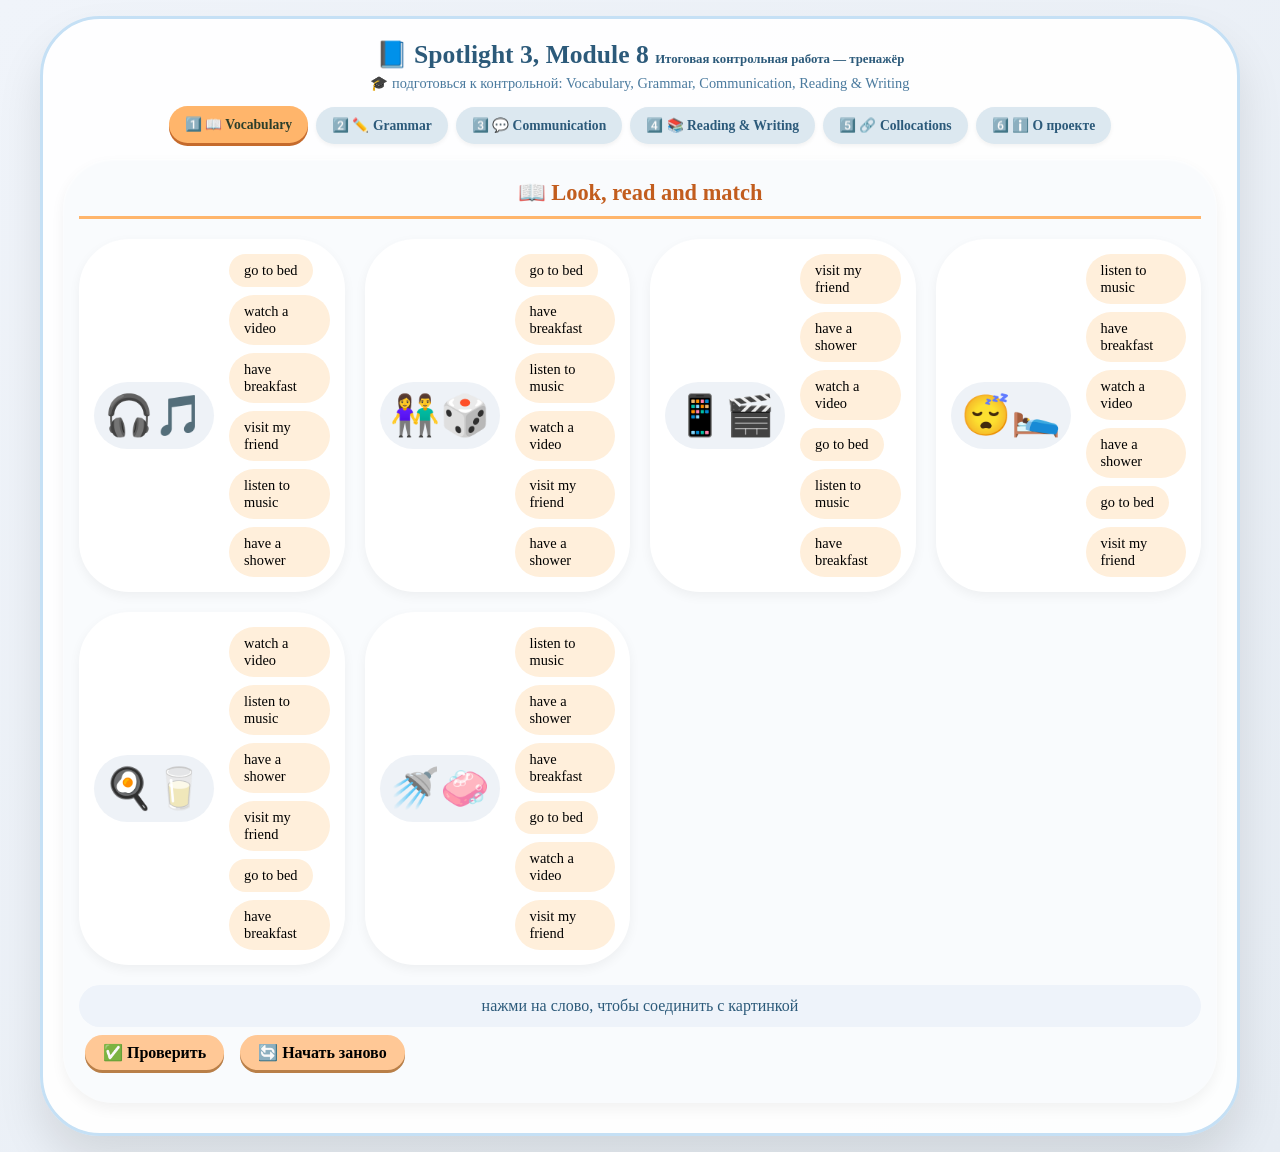
==== index.html @ b86aac6d "Rename Spotlight3 Module 5 test practice.html to index.html" ====
<!DOCTYPE html>
<html lang="ru">
<head>
    <meta charset="UTF-8">
    <meta name="viewport" content="width=device-width, initial-scale=1.0, user-scalable=yes">
    <title>Spotlight 3 | Module 8 | Итоговая контрольная работа — тренажёр</title>
    <style>
        * {
            box-sizing: border-box;
            user-select: none;
        }

        body {
            background: linear-gradient(135deg, #f0f4fa 0%, #e6ecf3 100%);
            font-family: 'Comic Neue', 'Comic Neue', 'Comic Sans MS', 'Segoe UI Emoji', cursive;
            padding: 16px;
            margin: 0;
            min-height: 100vh;
        }

        .app {
            max-width: 1200px;
            width: 100%;
            margin: 0 auto;
            background: #ffffffef;
            border-radius: 60px;
            box-shadow: 0 25px 45px rgba(0, 0, 0, 0.1);
            padding: 20px 20px 30px;
            border: 3px solid #c5e0f5;
        }

        h1 {
            font-size: 1.6rem;
            text-align: center;
            color: #2c5a7a;
            margin: 0 0 5px;
        }

        .sub {
            text-align: center;
            color: #4a7a9e;
            margin-bottom: 15px;
            font-size: 0.9rem;
        }

        .tab-bar {
            display: flex;
            gap: 8px;
            justify-content: center;
            margin: 15px 0;
            flex-wrap: wrap;
        }

        .tab-btn {
            background: #dce8f0;
            border: none;
            font-size: 0.85rem;
            font-weight: bold;
            font-family: inherit;
            padding: 10px 16px;
            border-radius: 40px;
            cursor: pointer;
            color: #2c5a7a;
            box-shadow: 0 2px 4px rgba(0,0,0,0.05);
            transition: 0.2s;
        }

        .tab-btn.active {
            background: #ffb56b;
            color: #2c3e2b;
            box-shadow: 0 3px 0 #c56a2c;
            transform: translateY(-1px);
        }

        .game-panel {
            background: #f9fbfd;
            border-radius: 50px;
            padding: 20px 16px 25px;
            margin-top: 5px;
            box-shadow: inset 0 1px 3px #fff, 0 6px 14px rgba(0,0,0,0.05);
        }

        .section-title {
            font-size: 1.4rem;
            font-weight: bold;
            color: #c25d1e;
            text-align: center;
            margin-bottom: 20px;
            padding-bottom: 10px;
            border-bottom: 3px solid #ffb56b;
        }

        .game-btn {
            background: #ffc896;
            border: none;
            font-size: 1rem;
            font-family: inherit;
            padding: 8px 18px;
            border-radius: 50px;
            font-weight: bold;
            margin: 8px 6px;
            cursor: pointer;
            box-shadow: 0 3px 0 #b97f48;
            transition: 0.05s linear;
        }
        .game-btn:active { transform: translateY(2px); box-shadow: 0 1px 0 #b97f48; }

        .feedback {
            font-size: 1rem;
            background: #eef3fa;
            border-radius: 50px;
            padding: 12px;
            margin: 15px 0 0;
            text-align: center;
            color: #2c5a7a;
        }

        /* Vocabulary */
        .match-grid {
            display: grid;
            grid-template-columns: repeat(auto-fit, minmax(250px, 1fr));
            gap: 20px;
            margin: 20px 0;
        }
        .vocab-item {
            background: white;
            border-radius: 50px;
            padding: 15px;
            display: flex;
            align-items: center;
            gap: 15px;
            box-shadow: 0 4px 12px rgba(0,0,0,0.05);
        }
        .vocab-emoji {
            font-size: 2.5rem;
            background: #eef2f7;
            border-radius: 50px;
            padding: 10px;
            min-width: 80px;
            text-align: center;
        }
        .vocab-options {
            flex: 1;
            display: flex;
            flex-wrap: wrap;
            gap: 8px;
        }
        .vocab-opt {
            background: #ffefdb;
            border-radius: 50px;
            padding: 8px 15px;
            cursor: pointer;
            font-size: 0.9rem;
            transition: 0.05s;
        }
        .vocab-opt.selected { background: #ffb56b; color: white; }
        .vocab-opt.correct { background: #a5d6a7; cursor: default; }

        /* Grammar */
        .grammar-text {
            background: #fff8f0;
            border-radius: 40px;
            padding: 25px;
            font-size: 1.1rem;
            line-height: 1.8;
            margin: 20px 0;
        }
        .grammar-example {
            background: #fff0b3;
            border-radius: 30px;
            padding: 2px 10px;
            display: inline-block;
            font-weight: bold;
        }
        .grammar-blank {
            display: inline-block;
            min-width: 100px;
            background: #ffefdb;
            border-radius: 30px;
            padding: 4px 12px;
            margin: 0 4px;
            cursor: pointer;
            text-align: center;
            font-weight: bold;
        }
        .grammar-blank.filled { background: #a5d6a7; }
        .grammar-blank.wrong { background: #ffcccb; animation: shake 0.3s; }
        @keyframes shake {
            0%, 100% { transform: translateX(0); }
            25% { transform: translateX(-5px); }
            75% { transform: translateX(5px); }
        }
        .grammar-options {
            display: flex;
            flex-wrap: wrap;
            justify-content: center;
            gap: 10px;
            margin: 20px 0;
        }
        .grammar-opt {
            background: #ffc896;
            border-radius: 50px;
            padding: 8px 16px;
            cursor: pointer;
            font-weight: bold;
        }
        .grammar-opt.used { display: none; }

        /* Communication */
        .comm-question {
            background: white;
            border-radius: 50px;
            padding: 20px;
            margin: 15px 0;
            text-align: center;
        }
        .comm-options {
            display: flex;
            flex-wrap: wrap;
            justify-content: center;
            gap: 20px;
            margin-top: 15px;
        }
        .comm-opt {
            background: #ffefdb;
            border-radius: 60px;
            padding: 12px 25px;
            cursor: pointer;
            font-weight: bold;
        }
        .comm-opt.selected { background: #a5d6a7; }
        .comm-nav {
            display: flex;
            justify-content: center;
            gap: 20px;
            margin: 20px 0;
        }

        /* Reading */
        .reading-texts {
            background: #fff8f0;
            border-radius: 40px;
            padding: 20px;
            margin: 20px 0;
        }
        .reading-person {
            margin: 15px 0;
            padding: 10px;
            border-left: 5px solid #ffb56b;
        }
        .reading-name { font-weight: bold; color: #c25d1e; }
        .reading-task {
            background: white;
            border-radius: 40px;
            padding: 20px;
            margin: 20px 0;
        }
        .reading-blank {
            display: inline-block;
            min-width: 100px;
            background: #ffefdb;
            border-radius: 30px;
            padding: 4px 12px;
            margin: 0 4px;
            cursor: pointer;
            text-align: center;
        }
        .reading-blank.filled { background: #a5d6a7; }

        /* Collocations */
        .colloc-grid {
            display: grid;
            grid-template-columns: repeat(auto-fit, minmax(200px, 1fr));
            gap: 15px;
            margin: 20px 0;
        }
        .colloc-item {
            background: white;
            border-radius: 50px;
            padding: 15px;
            text-align: center;
            box-shadow: 0 4px 12px rgba(0,0,0,0.05);
        }
        .colloc-verb {
            font-weight: bold;
            font-size: 1.2rem;
            margin-bottom: 10px;
            color: #c25d1e;
        }
        .colloc-options {
            display: flex;
            flex-wrap: wrap;
            justify-content: center;
            gap: 8px;
        }
        .colloc-opt {
            background: #ffefdb;
            border-radius: 50px;
            padding: 6px 15px;
            cursor: pointer;
        }
        .colloc-opt.selected { background: #a5d6a7; }
        .colloc-opt.wrong-answer { background: #ffcccb; }

        /* Prepositions block */
        .prep-section {
            margin-top: 30px;
            padding-top: 20px;
            border-top: 3px dashed #ffb56b;
        }
        .prep-title {
            font-size: 1.2rem;
            font-weight: bold;
            color: #c25d1e;
            text-align: center;
            margin-bottom: 15px;
        }

        /* About */
        .about-content { text-align: center; padding: 20px; }
        .author-card { background: #fff5e6; border-radius: 50px; padding: 25px; margin: 20px 0; }
        .donate-btn { background: #ffb56b; border: none; font-size: 1.2rem; padding: 10px 25px; border-radius: 60px; font-weight: bold; cursor: pointer; box-shadow: 0 3px 0 #c56a2c; }

        @media (max-width: 700px) {
            .match-grid { grid-template-columns: 1fr; }
            .vocab-emoji { min-width: 60px; font-size: 2rem; }
        }
    </style>
</head>
<body>
<div class="app">
    <h1>📘 Spotlight 3, Module 8 <span style="font-size:0.8rem;">Итоговая контрольная работа — тренажёр</span></h1>
    <div class="sub">🎓 подготовься к контрольной: Vocabulary, Grammar, Communication, Reading & Writing</div>

    <div class="tab-bar">
        <button class="tab-btn active" data-tab="vocabulary">1️⃣ 📖 Vocabulary</button>
        <button class="tab-btn" data-tab="grammar">2️⃣ ✏️ Grammar</button>
        <button class="tab-btn" data-tab="communication">3️⃣ 💬 Communication</button>
        <button class="tab-btn" data-tab="reading">4️⃣ 📚 Reading & Writing</button>
        <button class="tab-btn" data-tab="collocations">5️⃣ 🔗 Collocations</button>
        <button class="tab-btn" data-tab="about">6️⃣ ℹ️ О проекте</button>
    </div>

    <!-- VOCABULARY -->
    <div id="vocabularyPanel" class="game-panel">
        <div class="section-title">📖 Look, read and match</div>
        <div class="match-grid" id="vocabGrid"></div>
        <div id="vocabFeedback" class="feedback">нажми на слово, чтобы соединить с картинкой</div>
        <button id="checkVocabBtn" class="game-btn">✅ Проверить</button>
        <button id="resetVocabBtn" class="game-btn">🔄 Начать заново</button>
    </div>

    <!-- GRAMMAR -->
    <div id="grammarPanel" class="game-panel" style="display: none;">
        <div class="section-title">✏️ Read and fill in</div>
        <div class="grammar-text" id="grammarText"></div>
        <div class="grammar-options" id="grammarOptions"></div>
        <div id="grammarFeedback" class="feedback">нажми на пропуск, потом на слово внизу</div>
        <button id="checkGrammarBtn" class="game-btn">✅ Проверить</button>
        <button id="resetGrammarBtn" class="game-btn">🔄 Начать заново</button>
    </div>

    <!-- COMMUNICATION (подсказка только после проверки) -->
    <div id="communicationPanel" class="game-panel" style="display: none;">
        <div class="section-title">💬 Read and choose</div>
        <div id="commContainer"></div>
        <div class="comm-nav">
            <button id="prevCommBtn" class="game-btn">◀ Назад</button>
            <span id="commCounter" style="font-weight:bold; padding:10px;">1 / 10</span>
            <button id="nextCommBtn" class="game-btn">Вперед ▶</button>
        </div>
        <button id="checkCommBtn" class="game-btn">✅ Проверить этот ответ</button>
        <div id="commFeedback" class="feedback"></div>
    </div>

    <!-- READING & WRITING -->
    <div id="readingPanel" class="game-panel" style="display: none;">
        <div class="section-title">📚 Read and write the names</div>
        <div class="reading-texts" id="readingTexts"></div>
        <div class="reading-task" id="readingTask"></div>
        <div id="readingFeedback" class="feedback">прочитай тексты и заполни пропуски именами</div>
        <button id="checkReadingBtn" class="game-btn">✅ Проверить</button>
        <button id="resetReadingBtn" class="game-btn">🔄 Начать заново</button>
    </div>

    <!-- COLLOCATIONS + PREPOSITIONS -->
    <div id="collocationsPanel" class="game-panel" style="display: none;">
        <div class="section-title">🔗 Match the verbs with the words</div>
        <div class="colloc-grid" id="collocGrid"></div>
        
        <div class="prep-section">
            <div class="prep-title">⏰ Предлоги времени (at / in / on)</div>
            <div class="colloc-grid" id="prepGrid"></div>
        </div>
        
        <div id="collocFeedback" class="feedback">соедини глагол с подходящим словом</div>
        <button id="checkCollocBtn" class="game-btn">✅ Проверить всё</button>
        <button id="resetCollocBtn" class="game-btn">🔄 Начать заново</button>
    </div>

    <!-- ABOUT -->
    <div id="aboutPanel" class="game-panel" style="display: none;">
        <div class="about-content">
            <div class="author-card">
                📝 <strong>Автор:</strong> Alla Penkova<br>
                🤖 <strong>Источник:</strong> DeepSeek<br>
                📚 <strong>Группа ВК:</strong> <a href="https://vk.com/allaenglishclass" target="_blank">vk.com/allaenglishclass</a><br>
                🎓 <strong>Для кого:</strong> ученики 3 класса, Spotlight, Module 8
            </div>
            <div class="author-card">
                <div>💖 Вы можете отблагодарить автора за работу 💖</div>
                <button class="donate-btn" id="donateBtn">💰 Поддержать (СБП)</button>
                <div style="font-size:0.8rem; margin-top:8px;">👇 При оплате выберите СБП → Сбербанк</div>
            </div>
        </div>
    </div>
</div>

<script>
    // ========== VOCABULARY ==========
    const vocabItems = [
        { id: 1, emoji: "🎧🎵", text: "listen to music", matched: false },
        { id: 2, emoji: "👫🎲", text: "visit my friend", matched: false },
        { id: 3, emoji: "📱🎬", text: "watch a video", matched: false },
        { id: 4, emoji: "😴🛌", text: "go to bed", matched: false },
        { id: 5, emoji: "🍳🥛", text: "have breakfast", matched: false },
        { id: 6, emoji: "🚿🧼", text: "have a shower", matched: false }
    ];
    let vocabSelections = {};

    function shuffleArray(arr) {
        for (let i = arr.length - 1; i > 0; i--) {
            const j = Math.floor(Math.random() * (i + 1));
            [arr[i], arr[j]] = [arr[j], arr[i]];
        }
        return arr;
    }

    function renderVocabulary() {
        let grid = document.getElementById("vocabGrid");
        grid.innerHTML = "";
        vocabItems.forEach(item => {
            let div = document.createElement("div");
            div.className = "vocab-item";
            div.innerHTML = `<div class="vocab-emoji">${item.emoji}</div><div class="vocab-options" data-id="${item.id}"></div>`;
            let optsDiv = div.querySelector(".vocab-options");
            let allTexts = vocabItems.map(i => i.text);
            let shuffledTexts = shuffleArray([...allTexts]);
            shuffledTexts.forEach(text => {
                let btn = document.createElement("div");
                btn.className = "vocab-opt";
                if (vocabSelections[item.id] === text) btn.classList.add("selected");
                if (item.matched) btn.classList.add("correct");
                btn.textContent = text;
                btn.onclick = () => { if (!item.matched) { vocabSelections[item.id] = text; renderVocabulary(); } };
                optsDiv.appendChild(btn);
            });
            grid.appendChild(div);
        });
    }
    function checkVocabulary() {
        let correct = 0;
        vocabItems.forEach(item => { if (vocabSelections[item.id] === item.text) { item.matched = true; correct++; } });
        renderVocabulary();
        document.getElementById("vocabFeedback").innerHTML = `✅ Правильно: ${correct} / ${vocabItems.length}`;
        document.getElementById("vocabFeedback").style.background = correct === vocabItems.length ? "#d0f0d0" : "#ffe0cc";
    }
    function resetVocabulary() { vocabItems.forEach(item => { item.matched = false; }); vocabSelections = {}; renderVocabulary(); document.getElementById("vocabFeedback").innerHTML = "нажми на слово, чтобы соединить с картинкой"; document.getElementById("vocabFeedback").style.background = "#eef3fa"; }

    // ========== GRAMMAR ==========
    const grammarTextTemplate = `Saturday is Maya’s favourite day. She <span class="grammar-example">gets up</span> at 9 o'clock 
__1__ the morning and she __2__ breakfast. Then, she __3__ her favourite cartoons on TV. __4__ 1 o'clock she has lunch with her family.
In the afternoon, she __5__ her friends. At 6 o'clock, she comes __6__ and eats __7__. Then, she __8__ to music or reads a book.
In the __9__, she plays with her toys, and at 11 o'clock she __10__ to bed. Maya loves Saturdays!`;
    const grammarAnswers = { 1: "in", 2: "has", 3: "watches", 4: "At", 5: "visits", 6: "home", 7: "supper", 8: "listens", 9: "evening", 10: "goes" };
    let grammarAvailable = ["has", "evening", "supper", "home", "listens", "watches", "visits", "in", "goes", "At"];
    let grammarFills = {};
    let selectedBlank = null;

    function renderGrammar() {
        let container = document.getElementById("grammarText");
        let words = grammarTextTemplate.split(/(__\d+__)/g);
        let html = "";
        words.forEach(word => {
            if (word.match(/__\d+__/)) {
                let num = parseInt(word.match(/\d+/)[0]);
                let filled = grammarFills[num];
                let isWrong = grammarFills[num] && grammarFills[num] !== grammarAnswers[num];
                html += `<span class="grammar-blank ${filled ? 'filled' : ''} ${isWrong ? 'wrong' : ''}" data-blank="${num}">${filled ? filled : "______"}</span>`;
            } else { html += word; }
        });
        container.innerHTML = html;
        document.querySelectorAll(".grammar-blank").forEach(blank => {
            blank.onclick = (e) => {
                e.stopPropagation();
                let num = parseInt(blank.dataset.blank);
                if (grammarFills[num]) {
                    let word = grammarFills[num];
                    delete grammarFills[num];
                    grammarAvailable.push(word);
                    grammarAvailable.sort();
                    renderGrammar();
                    renderGrammarOptions();
                    document.getElementById("grammarFeedback").innerHTML = `↩️ Слово "${word}" возвращено в список. Попробуй выбрать другое.`;
                } else {
                    selectedBlank = num;
                    document.getElementById("grammarFeedback").innerHTML = `🔍 Выбери слово для пропуска ${num}. Подсказка: посмотри на соседние слова!`;
                }
                document.getElementById("grammarFeedback").style.background = "#fff0c0";
            };
        });
        renderGrammarOptions();
    }

    function renderGrammarOptions() {
        let optsDiv = document.getElementById("grammarOptions");
        optsDiv.innerHTML = "";
        grammarAvailable.forEach(opt => {
            let btn = document.createElement("div");
            btn.className = "grammar-opt";
            btn.textContent = opt;
            btn.onclick = () => {
                if (selectedBlank) {
                    grammarFills[selectedBlank] = opt;
                    grammarAvailable = grammarAvailable.filter(w => w !== opt);
                    selectedBlank = null;
                    renderGrammar();
                    document.getElementById("grammarFeedback").innerHTML = `✅ Пропуск заполнен. Нажми "Проверить" для оценки.`;
                    document.getElementById("grammarFeedback").style.background = "#eef3fa";
                } else {
                    document.getElementById("grammarFeedback").innerHTML = "⚠️ Сначала нажми на пропуск в тексте!";
                }
            };
            optsDiv.appendChild(btn);
        });
    }

    function checkGrammar() {
        let correct = 0;
        let wrongList = [];
        for (let i = 1; i <= 10; i++) {
            if (grammarFills[i] === grammarAnswers[i]) correct++;
            else if (grammarFills[i]) wrongList.push(i);
        }
        let fb = document.getElementById("grammarFeedback");
        fb.innerHTML = `✅ Правильно: ${correct} / 10`;
        if (correct === 10) { fb.style.background = "#d0f0d0"; return; }
        fb.style.background = "#ffe0cc";
        if (wrongList.length > 0) {
            fb.innerHTML += `<br>⚠️ Ошибка в пропусках: ${wrongList.join(", ")}. `;
            wrongList.forEach(num => {
                let expected = grammarAnswers[num];
                if (expected === "At" || expected === "in") fb.innerHTML += `Пропуск ${num}: нужен предлог времени. `;
                else if (expected === "has") fb.innerHTML += `Пропуск ${num}: she + has (3-е лицо). `;
                else if (expected === "home" || expected === "supper") fb.innerHTML += `Пропуск ${num}: слово из темы "Дом / Еда". `;
                else if (expected === "listens" || expected === "watches" || expected === "visits" || expected === "goes") fb.innerHTML += `Пропуск ${num}: глагол в 3-м лице (he/she + -es). `;
            });
        }
    }

    function resetGrammar() { grammarFills = {}; grammarAvailable = ["has", "evening", "supper", "home", "listens", "watches", "visits", "in", "goes", "At"]; selectedBlank = null; renderGrammar(); document.getElementById("grammarFeedback").innerHTML = "нажми на пропуск, потом на слово внизу"; document.getElementById("grammarFeedback").style.background = "#eef3fa"; }

    // ========== COMMUNICATION (подсказка только после проверки) ==========
    const commSituations = [
        { text: "A: What do you do in the afternoon?", correct: "I play soccer.", options: ["I play soccer.", "I'm painting pictures."], hint: "👑 В вопросе нет короля be и колокольчика ing → Present Simple. Помощник-волонтёр do → в ответе просто глагол (I play)." },
        { text: "A: What are you doing now?", correct: "I'm watching cartoons.", options: ["I like watching cartoons.", "I'm watching cartoons."], hint: "👑 В вопросе есть король be (are) и колокольчик ing (doing) → Present Continuous (действие сейчас). В ответе тоже be + ing." },
        { text: "A: What does she do on Sundays?", correct: "She visits her grandma.", options: ["She visits her grandma.", "She is visiting her grandma."], hint: "👑 Вопросительный помощник does (кузен do) → Present Simple. Для she/he/it добавляем кулон с сердечком (-s): she visitS." },
        { text: "A: What is he doing at the moment?", correct: "He's reading a book.", options: ["He reads a book.", "He's reading a book."], hint: "👑 Король be (is) + колокольчик ing (doing) → Present Continuous. В ответе тоже is + ing." },
        { text: "A: Do you like playing tennis?", correct: "Yes, I do.", options: ["Yes, I do.", "Yes, I like."], hint: "🔍 Общий вопрос начинается с Do... → в кратком ответе I do / I don't. Смотри на начало вопроса!" },
        { text: "A: Does she like ice cream?", correct: "Yes, she does.", options: ["Yes, she does.", "Yes, she likes."], hint: "🔍 Общий вопрос начинается с Does... → в кратком ответе she does / she doesn't." },
        { text: "A: What time do you get up?", correct: "I get up at 7 o'clock.", options: ["I get up at 7 o'clock.", "I am getting up at 7 o'clock."], hint: "👑 Вопрос о привычном времени → Present Simple. Помощник do → в ответе просто глагол (I get up)." },
        { text: "A: Where does he go on Sundays?", correct: "He goes to the park.", options: ["He goes to the park.", "He is going to the park."], hint: "👑 On Sundays → привычное действие. Present Simple, does → he goES (кулон -es)." },
        { text: "A: What are they doing?", correct: "They are playing football.", options: ["They play football.", "They are playing football."], hint: "👑 Король be (are) + колокольчик ing (doing) → Present Continuous. В ответе тоже are + ing." },
        { text: "A: Do you watch cartoons?", correct: "Yes, I do.", options: ["Yes, I do.", "Yes, I watch."], hint: "🔍 Общий вопрос начинается с Do... → в кратком ответе I do / I don't." }
    ];
    let commCurrentIndex = 0;
    let commSelections = {};

    function renderCommunication() {
        let q = commSituations[commCurrentIndex];
        let container = document.getElementById("commContainer");
        container.innerHTML = `
            <div class="comm-question">
                <div style="font-weight:bold; margin: 15px 0;">${q.text}</div>
                <div class="comm-options" id="comm-${commCurrentIndex}"></div>
            </div>
        `;
        let optsDiv = container.querySelector(".comm-options");
        q.options.forEach(opt => {
            let btn = document.createElement("div");
            btn.className = "comm-opt";
            if (commSelections[commCurrentIndex] === opt) btn.classList.add("selected");
            btn.textContent = opt;
            btn.onclick = () => { commSelections[commCurrentIndex] = opt; renderCommunication(); };
            optsDiv.appendChild(btn);
        });
        document.getElementById("commCounter").innerHTML = `${commCurrentIndex + 1} / ${commSituations.length}`;
        document.getElementById("commFeedback").innerHTML = "выбери правильный ответ";
        document.getElementById("commFeedback").style.background = "#eef3fa";
    }

    function checkCommunication() {
        let selected = commSelections[commCurrentIndex];
        let q = commSituations[commCurrentIndex];
        let fb = document.getElementById("commFeedback");
        if (selected === q.correct) {
            fb.innerHTML = `✅ Правильно! ${q.hint}`;
            fb.style.background = "#d0f0d0";
        } else {
            fb.innerHTML = `❌ Неверно. ${q.hint} Правильный ответ: "${q.correct}".`;
            fb.style.background = "#ffe0cc";
        }
    }
    function nextComm() { if (commCurrentIndex < commSituations.length - 1) { commCurrentIndex++; renderCommunication(); } }
    function prevComm() { if (commCurrentIndex > 0) { commCurrentIndex--; renderCommunication(); } }

    // ========== READING & WRITING ==========
    const readingPeople = [
        { name: "Cindy", text: "I like Wednesdays. I have piano lessons with my teacher." },
        { name: "Mary", text: "I love Sundays. I visit the zoo with my family and we have a great time there!" },
        { name: "Ben", text: "My favourite day is Tuesday because I visit my best friend and we play basketball." },
        { name: "Jerry", text: "I like Saturdays! I watch my favourite cartoons on TV." },
        { name: "Beth", text: "My favourite day is Friday. After school, I go to the sports centre to swim and dive." }
    ];
    const readingTasks = [
        { action: "play basketball", correctName: "Ben" },
        { action: "have piano lessons", correctName: "Cindy" },
        { action: "go to the sports centre", correctName: "Beth" },
        { action: "visit the zoo", correctName: "Mary" },
        { action: "watch cartoons", correctName: "Jerry" }
    ];
    let readingFills = {};

    function renderReading() {
        let textsDiv = document.getElementById("readingTexts");
        textsDiv.innerHTML = "<strong>📖 Прочитай о детях:</strong>";
        readingPeople.forEach(p => {
            textsDiv.innerHTML += `<div class="reading-person"><div class="reading-name">${p.name}</div>${p.text}</div>`;
        });
        let taskDiv = document.getElementById("readingTask");
        taskDiv.innerHTML = "<strong>✍️ Заполни пропуски именами:</strong><br><br>";
        readingTasks.forEach((task, idx) => {
            taskDiv.innerHTML += `<div>${idx + 1}. ${task.action} → <span class="reading-blank" data-task="${idx}">${readingFills[idx] ? readingFills[idx] : "______"}</span></div>`;
        });
        document.querySelectorAll(".reading-blank").forEach(blank => {
            blank.onclick = () => {
                let idx = parseInt(blank.dataset.task);
                let names = readingPeople.map(p => p.name);
                let nameList = names.join(", ");
                let answer = prompt(`Введи имя для "${readingTasks[idx].action}". Варианты: ${nameList}`);
                if (answer && names.includes(answer)) { readingFills[idx] = answer; renderReading(); }
                else if (answer) alert(`Имя "${answer}" не найдено. Попробуй: ${nameList}`);
            };
        });
    }

    function checkReading() {
        let correct = 0;
        readingTasks.forEach((task, idx) => {
            if (readingFills[idx] === task.correctName) correct++;
        });
        let fb = document.getElementById("readingFeedback");
        fb.innerHTML = `✅ Правильно: ${correct} / ${readingTasks.length}`;
        fb.style.background = correct === readingTasks.length ? "#d0f0d0" : "#ffe0cc";
        if (correct !== readingTasks.length) {
            fb.innerHTML += "<br>⚠️ Перечитай тексты внимательно! Имена написаны в начале каждого абзаца.";
        }
    }
    function resetReading() { readingFills = {}; renderReading(); document.getElementById("readingFeedback").innerHTML = "прочитай тексты и заполни пропуски именами"; document.getElementById("readingFeedback").style.background = "#eef3fa"; }

    // ========== COLLOCATIONS ==========
    const collocations = [
        { verb: "watch", correct: "TV", options: ["TV", "to music", "breakfast", "to bed"] },
        { verb: "watch", correct: "a video", options: ["a video", "to music", "breakfast", "home"] },
        { verb: "listen", correct: "to music", options: ["to music", "TV", "breakfast", "school"] },
        { verb: "play", correct: "basketball", options: ["basketball", "TV", "to music", "home"] },
        { verb: "go", correct: "to school", options: ["to school", "breakfast", "music", "TV"] },
        { verb: "go", correct: "to bed", options: ["to bed", "breakfast", "music", "TV"] },
        { verb: "have", correct: "breakfast", options: ["breakfast", "to bed", "TV", "music"] },
        { verb: "have", correct: "lunch", options: ["lunch", "to bed", "TV", "music"] },
        { verb: "have", correct: "supper", options: ["supper", "to bed", "TV", "music"] },
        { verb: "get", correct: "up", options: ["up", "to school", "breakfast", "home"] },
        { verb: "come", correct: "home", options: ["home", "to school", "up", "breakfast"] }
    ];

    // Предлоги времени (только один правильный вариант на каждый)
    const prepositions = [
        { verb: "at", correct: "5 o'clock", options: ["5 o'clock", "Monday", "the morning", "night"] },
        { verb: "at", correct: "night", options: ["night", "Sunday", "the evening", "5 o'clock"] },
        { verb: "in", correct: "the morning", options: ["the morning", "5 o'clock", "Monday", "night"] },
        { verb: "in", correct: "the afternoon", options: ["the afternoon", "the morning", "the evening", "5 o'clock"] },
        { verb: "in", correct: "the evening", options: ["the evening", "the morning", "the afternoon", "5 o'clock"] },
        { verb: "on", correct: "Monday", options: ["Monday", "5 o'clock", "the morning", "night"] },
        { verb: "on", correct: "Wednesday", options: ["Wednesday", "5 o'clock", "the morning", "night"] }
    ];

    let collocSelections = {};
    let prepSelections = {};

    function renderCollocations() {
        let grid = document.getElementById("collocGrid");
        grid.innerHTML = "";
        collocations.forEach((item, idx) => {
            let div = document.createElement("div");
            div.className = "colloc-item";
            div.innerHTML = `<div class="colloc-verb">${item.verb}</div><div class="colloc-options" data-idx="${idx}"></div>`;
            let optsDiv = div.querySelector(".colloc-options");
            let shuffledOpts = shuffleArray([...item.options]);
            shuffledOpts.forEach(opt => {
                let btn = document.createElement("div");
                btn.className = "colloc-opt";
                if (collocSelections[idx] === opt) btn.classList.add("selected");
                btn.textContent = opt;
                btn.onclick = () => { collocSelections[idx] = opt; renderCollocations(); };
                optsDiv.appendChild(btn);
            });
            grid.appendChild(div);
        });
    }

    function renderPrepositions() {
        let grid = document.getElementById("prepGrid");
        grid.innerHTML = "";
        prepositions.forEach((item, idx) => {
            let div = document.createElement("div");
            div.className = "colloc-item";
            div.innerHTML = `<div class="colloc-verb">${item.verb}</div><div class="colloc-options" data-idx="${idx}"></div>`;
            let optsDiv = div.querySelector(".colloc-options");
            let shuffledOpts = shuffleArray([...item.options]);
            shuffledOpts.forEach(opt => {
                let btn = document.createElement("div");
                btn.className = "colloc-opt";
                if (prepSelections[idx] === opt) btn.classList.add("selected");
                btn.textContent = opt;
                btn.onclick = () => { prepSelections[idx] = opt; renderPrepositions(); };
                optsDiv.appendChild(btn);
            });
            grid.appendChild(div);
        });
    }

    function checkAllCollocations() {
        let correct1 = 0;
        let wrongSelections = [];
        collocations.forEach((item, idx) => {
            if (collocSelections[idx] === item.correct) correct1++;
            else if (collocSelections[idx]) wrongSelections.push({ verb: item.verb, selected: collocSelections[idx], correct: item.correct, section: "verbs" });
        });
        let correct2 = 0;
        prepositions.forEach((item, idx) => {
            if (prepSelections[idx] === item.correct) correct2++;
            else if (prepSelections[idx]) wrongSelections.push({ verb: item.verb, selected: prepSelections[idx], correct: item.correct, section: "preps" });
        });
        let total = collocations.length + prepositions.length;
        let totalCorrect = correct1 + correct2;
        
        // Подсветка неправильных ответов
        document.querySelectorAll("#collocGrid .colloc-opt, #prepGrid .colloc-opt").forEach(opt => {
            opt.classList.remove("wrong-answer");
        });
        wrongSelections.forEach(wrong => {
            let selector = wrong.section === "verbs" ? "#collocGrid" : "#prepGrid";
            document.querySelectorAll(`${selector} .colloc-opt`).forEach(opt => {
                if (opt.textContent === wrong.selected && opt.parentElement.previousElementSibling?.textContent === wrong.verb) {
                    opt.classList.add("wrong-answer");
                }
            });
        });
        
        let fb = document.getElementById("collocFeedback");
        fb.innerHTML = `✅ Правильно: ${totalCorrect} / ${total} (глаголы: ${correct1}/${collocations.length}, предлоги: ${correct2}/${prepositions.length})`;
        fb.style.background = totalCorrect === total ? "#d0f0d0" : "#ffe0cc";
        if (totalCorrect !== total) {
            fb.innerHTML += "<br>⚠️ Неправильные ответы подсвечены красным. Вспомни: watch TV/video, listen to music, play basketball, go to school/to bed, have breakfast/lunch/supper, get up, come home. Предлоги: at + время, in + часть дня, on + день недели.";
        }
    }

    function resetAllCollocations() {
        collocSelections = {};
        prepSelections = {};
        renderCollocations();
        renderPrepositions();
        document.getElementById("collocFeedback").innerHTML = "соедини глагол с подходящим словом";
        document.getElementById("collocFeedback").style.background = "#eef3fa";
    }

    // ========== TAB SWITCHING ==========
    function switchTab(tabId) {
        document.querySelectorAll('.game-panel').forEach(p => p.style.display = 'none');
        let panel = document.getElementById(`${tabId}Panel`);
        if (panel) panel.style.display = 'block';
        document.querySelectorAll('.tab-btn').forEach(btn => btn.classList.remove('active'));
        let activeBtn = document.querySelector(`.tab-btn[data-tab="${tabId}"]`);
        if (activeBtn) activeBtn.classList.add('active');
    }

    // EVENT LISTENERS
    document.getElementById("checkVocabBtn").onclick = checkVocabulary;
    document.getElementById("resetVocabBtn").onclick = resetVocabulary;
    document.getElementById("checkGrammarBtn").onclick = checkGrammar;
    document.getElementById("resetGrammarBtn").onclick = resetGrammar;
    document.getElementById("checkCommBtn").onclick = checkCommunication;
    document.getElementById("prevCommBtn").onclick = prevComm;
    document.getElementById("nextCommBtn").onclick = nextComm;
    document.getElementById("checkReadingBtn").onclick = checkReading;
    document.getElementById("resetReadingBtn").onclick = resetReading;
    document.getElementById("checkCollocBtn").onclick = checkAllCollocations;
    document.getElementById("resetCollocBtn").onclick = resetAllCollocations;
    document.getElementById("donateBtn")?.addEventListener("click", () => window.open('https://www.sberbank.ru/ru/choise_bank?requisiteNumber=79155623122&bankCode=100000000111', '_blank'));

    document.querySelectorAll('.tab-btn').forEach(btn => btn.onclick = () => switchTab(btn.dataset.tab));

    // INIT
    resetVocabulary();
    renderGrammar();
    renderCommunication();
    renderReading();
    renderCollocations();
    renderPrepositions();
    if (window.speechSynthesis) window.speechSynthesis.getVoices();
</script>
</body>
</html>
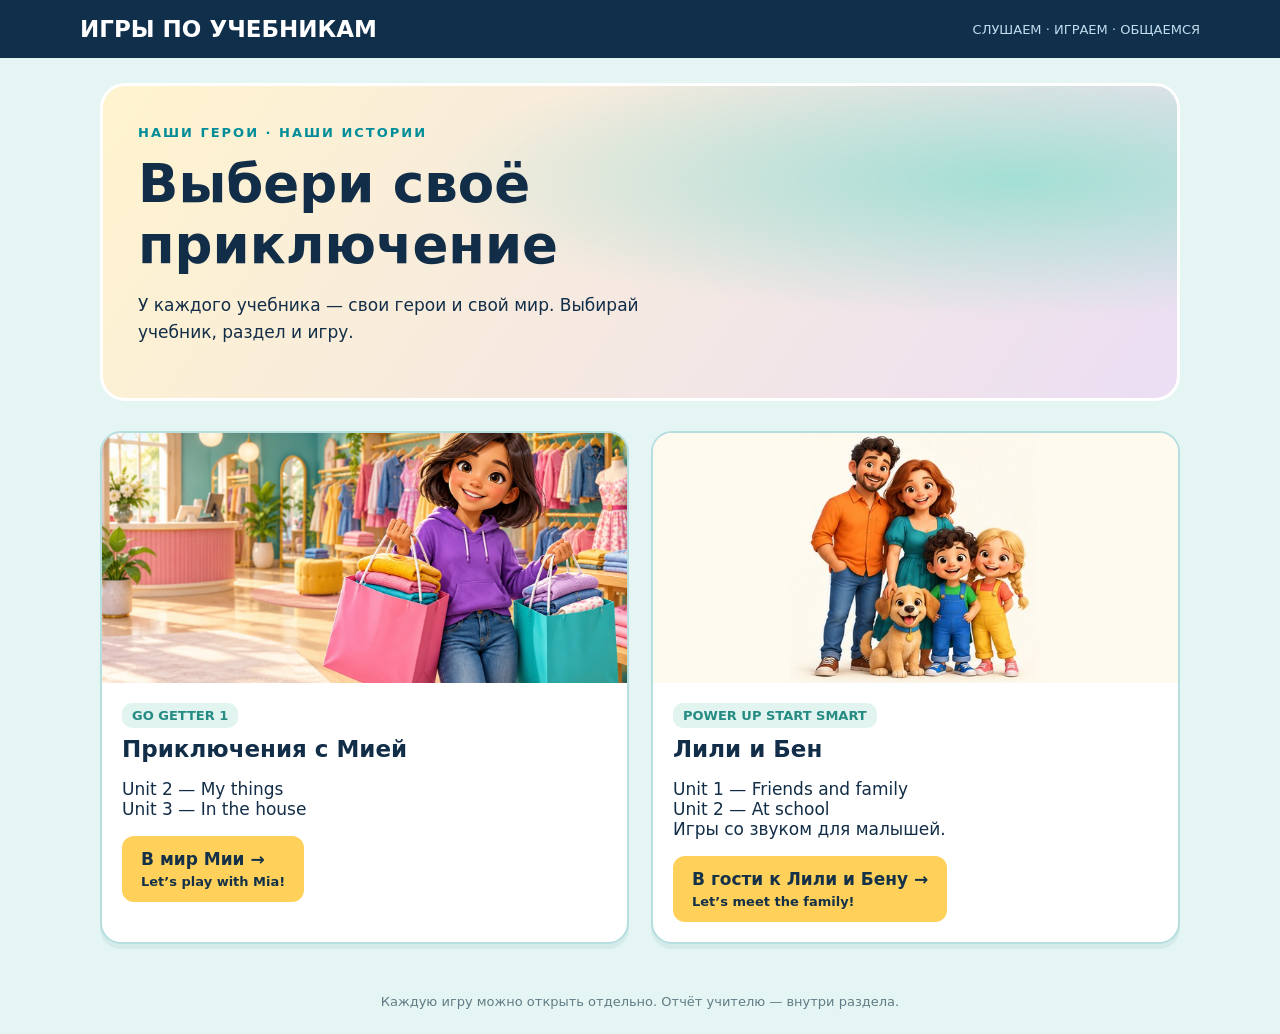
==== commit 37137754: "Add files via upload" ====
--- a/index.html
+++ b/index.html
@@ -1,823 +1 @@
-<!DOCTYPE html>
-<html lang="ru">
-<head>
-    <meta charset="UTF-8">
-    <meta name="viewport" content="width=device-width, initial-scale=1.0, user-scalable=yes">
-    <title>Spotlight 3 | Module 8 | Итоговая контрольная работа — тренажёр</title>
-    <style>
-        * {
-            box-sizing: border-box;
-            user-select: none;
-        }
-
-        body {
-            background: linear-gradient(135deg, #f0f4fa 0%, #e6ecf3 100%);
-            font-family: 'Comic Neue', 'Comic Neue', 'Comic Sans MS', 'Segoe UI Emoji', cursive;
-            padding: 16px;
-            margin: 0;
-            min-height: 100vh;
-        }
-
-        .app {
-            max-width: 1200px;
-            width: 100%;
-            margin: 0 auto;
-            background: #ffffffef;
-            border-radius: 60px;
-            box-shadow: 0 25px 45px rgba(0, 0, 0, 0.1);
-            padding: 20px 20px 30px;
-            border: 3px solid #c5e0f5;
-        }
-
-        h1 {
-            font-size: 1.6rem;
-            text-align: center;
-            color: #2c5a7a;
-            margin: 0 0 5px;
-        }
-
-        .sub {
-            text-align: center;
-            color: #4a7a9e;
-            margin-bottom: 15px;
-            font-size: 0.9rem;
-        }
-
-        .tab-bar {
-            display: flex;
-            gap: 8px;
-            justify-content: center;
-            margin: 15px 0;
-            flex-wrap: wrap;
-        }
-
-        .tab-btn {
-            background: #dce8f0;
-            border: none;
-            font-size: 0.85rem;
-            font-weight: bold;
-            font-family: inherit;
-            padding: 10px 16px;
-            border-radius: 40px;
-            cursor: pointer;
-            color: #2c5a7a;
-            box-shadow: 0 2px 4px rgba(0,0,0,0.05);
-            transition: 0.2s;
-        }
-
-        .tab-btn.active {
-            background: #ffb56b;
-            color: #2c3e2b;
-            box-shadow: 0 3px 0 #c56a2c;
-            transform: translateY(-1px);
-        }
-
-        .game-panel {
-            background: #f9fbfd;
-            border-radius: 50px;
-            padding: 20px 16px 25px;
-            margin-top: 5px;
-            box-shadow: inset 0 1px 3px #fff, 0 6px 14px rgba(0,0,0,0.05);
-        }
-
-        .section-title {
-            font-size: 1.4rem;
-            font-weight: bold;
-            color: #c25d1e;
-            text-align: center;
-            margin-bottom: 20px;
-            padding-bottom: 10px;
-            border-bottom: 3px solid #ffb56b;
-        }
-
-        .game-btn {
-            background: #ffc896;
-            border: none;
-            font-size: 1rem;
-            font-family: inherit;
-            padding: 8px 18px;
-            border-radius: 50px;
-            font-weight: bold;
-            margin: 8px 6px;
-            cursor: pointer;
-            box-shadow: 0 3px 0 #b97f48;
-            transition: 0.05s linear;
-        }
-        .game-btn:active { transform: translateY(2px); box-shadow: 0 1px 0 #b97f48; }
-
-        .feedback {
-            font-size: 1rem;
-            background: #eef3fa;
-            border-radius: 50px;
-            padding: 12px;
-            margin: 15px 0 0;
-            text-align: center;
-            color: #2c5a7a;
-        }
-
-        /* Vocabulary */
-        .match-grid {
-            display: grid;
-            grid-template-columns: repeat(auto-fit, minmax(250px, 1fr));
-            gap: 20px;
-            margin: 20px 0;
-        }
-        .vocab-item {
-            background: white;
-            border-radius: 50px;
-            padding: 15px;
-            display: flex;
-            align-items: center;
-            gap: 15px;
-            box-shadow: 0 4px 12px rgba(0,0,0,0.05);
-        }
-        .vocab-emoji {
-            font-size: 2.5rem;
-            background: #eef2f7;
-            border-radius: 50px;
-            padding: 10px;
-            min-width: 80px;
-            text-align: center;
-        }
-        .vocab-options {
-            flex: 1;
-            display: flex;
-            flex-wrap: wrap;
-            gap: 8px;
-        }
-        .vocab-opt {
-            background: #ffefdb;
-            border-radius: 50px;
-            padding: 8px 15px;
-            cursor: pointer;
-            font-size: 0.9rem;
-            transition: 0.05s;
-        }
-        .vocab-opt.selected { background: #ffb56b; color: white; }
-        .vocab-opt.correct { background: #a5d6a7; cursor: default; }
-
-        /* Grammar */
-        .grammar-text {
-            background: #fff8f0;
-            border-radius: 40px;
-            padding: 25px;
-            font-size: 1.1rem;
-            line-height: 1.8;
-            margin: 20px 0;
-        }
-        .grammar-example {
-            background: #fff0b3;
-            border-radius: 30px;
-            padding: 2px 10px;
-            display: inline-block;
-            font-weight: bold;
-        }
-        .grammar-blank {
-            display: inline-block;
-            min-width: 100px;
-            background: #ffefdb;
-            border-radius: 30px;
-            padding: 4px 12px;
-            margin: 0 4px;
-            cursor: pointer;
-            text-align: center;
-            font-weight: bold;
-        }
-        .grammar-blank.filled { background: #a5d6a7; }
-        .grammar-blank.wrong { background: #ffcccb; animation: shake 0.3s; }
-        @keyframes shake {
-            0%, 100% { transform: translateX(0); }
-            25% { transform: translateX(-5px); }
-            75% { transform: translateX(5px); }
-        }
-        .grammar-options {
-            display: flex;
-            flex-wrap: wrap;
-            justify-content: center;
-            gap: 10px;
-            margin: 20px 0;
-        }
-        .grammar-opt {
-            background: #ffc896;
-            border-radius: 50px;
-            padding: 8px 16px;
-            cursor: pointer;
-            font-weight: bold;
-        }
-        .grammar-opt.used { display: none; }
-
-        /* Communication */
-        .comm-question {
-            background: white;
-            border-radius: 50px;
-            padding: 20px;
-            margin: 15px 0;
-            text-align: center;
-        }
-        .comm-options {
-            display: flex;
-            flex-wrap: wrap;
-            justify-content: center;
-            gap: 20px;
-            margin-top: 15px;
-        }
-        .comm-opt {
-            background: #ffefdb;
-            border-radius: 60px;
-            padding: 12px 25px;
-            cursor: pointer;
-            font-weight: bold;
-        }
-        .comm-opt.selected { background: #a5d6a7; }
-        .comm-nav {
-            display: flex;
-            justify-content: center;
-            gap: 20px;
-            margin: 20px 0;
-        }
-
-        /* Reading */
-        .reading-texts {
-            background: #fff8f0;
-            border-radius: 40px;
-            padding: 20px;
-            margin: 20px 0;
-        }
-        .reading-person {
-            margin: 15px 0;
-            padding: 10px;
-            border-left: 5px solid #ffb56b;
-        }
-        .reading-name { font-weight: bold; color: #c25d1e; }
-        .reading-task {
-            background: white;
-            border-radius: 40px;
-            padding: 20px;
-            margin: 20px 0;
-        }
-        .reading-blank {
-            display: inline-block;
-            min-width: 100px;
-            background: #ffefdb;
-            border-radius: 30px;
-            padding: 4px 12px;
-            margin: 0 4px;
-            cursor: pointer;
-            text-align: center;
-        }
-        .reading-blank.filled { background: #a5d6a7; }
-
-        /* Collocations */
-        .colloc-grid {
-            display: grid;
-            grid-template-columns: repeat(auto-fit, minmax(200px, 1fr));
-            gap: 15px;
-            margin: 20px 0;
-        }
-        .colloc-item {
-            background: white;
-            border-radius: 50px;
-            padding: 15px;
-            text-align: center;
-            box-shadow: 0 4px 12px rgba(0,0,0,0.05);
-        }
-        .colloc-verb {
-            font-weight: bold;
-            font-size: 1.2rem;
-            margin-bottom: 10px;
-            color: #c25d1e;
-        }
-        .colloc-options {
-            display: flex;
-            flex-wrap: wrap;
-            justify-content: center;
-            gap: 8px;
-        }
-        .colloc-opt {
-            background: #ffefdb;
-            border-radius: 50px;
-            padding: 6px 15px;
-            cursor: pointer;
-        }
-        .colloc-opt.selected { background: #a5d6a7; }
-        .colloc-opt.wrong-answer { background: #ffcccb; }
-
-        /* Prepositions block */
-        .prep-section {
-            margin-top: 30px;
-            padding-top: 20px;
-            border-top: 3px dashed #ffb56b;
-        }
-        .prep-title {
-            font-size: 1.2rem;
-            font-weight: bold;
-            color: #c25d1e;
-            text-align: center;
-            margin-bottom: 15px;
-        }
-
-        /* About */
-        .about-content { text-align: center; padding: 20px; }
-        .author-card { background: #fff5e6; border-radius: 50px; padding: 25px; margin: 20px 0; }
-        .donate-btn { background: #ffb56b; border: none; font-size: 1.2rem; padding: 10px 25px; border-radius: 60px; font-weight: bold; cursor: pointer; box-shadow: 0 3px 0 #c56a2c; }
-
-        @media (max-width: 700px) {
-            .match-grid { grid-template-columns: 1fr; }
-            .vocab-emoji { min-width: 60px; font-size: 2rem; }
-        }
-    </style>
-</head>
-<body>
-<div class="app">
-    <h1>📘 Spotlight 3, Module 8 <span style="font-size:0.8rem;">Итоговая контрольная работа — тренажёр</span></h1>
-    <div class="sub">🎓 подготовься к контрольной: Vocabulary, Grammar, Communication, Reading & Writing</div>
-
-    <div class="tab-bar">
-        <button class="tab-btn active" data-tab="vocabulary">1️⃣ 📖 Vocabulary</button>
-        <button class="tab-btn" data-tab="grammar">2️⃣ ✏️ Grammar</button>
-        <button class="tab-btn" data-tab="communication">3️⃣ 💬 Communication</button>
-        <button class="tab-btn" data-tab="reading">4️⃣ 📚 Reading & Writing</button>
-        <button class="tab-btn" data-tab="collocations">5️⃣ 🔗 Collocations</button>
-        <button class="tab-btn" data-tab="about">6️⃣ ℹ️ О проекте</button>
-    </div>
-
-    <!-- VOCABULARY -->
-    <div id="vocabularyPanel" class="game-panel">
-        <div class="section-title">📖 Look, read and match</div>
-        <div class="match-grid" id="vocabGrid"></div>
-        <div id="vocabFeedback" class="feedback">нажми на слово, чтобы соединить с картинкой</div>
-        <button id="checkVocabBtn" class="game-btn">✅ Проверить</button>
-        <button id="resetVocabBtn" class="game-btn">🔄 Начать заново</button>
-    </div>
-
-    <!-- GRAMMAR -->
-    <div id="grammarPanel" class="game-panel" style="display: none;">
-        <div class="section-title">✏️ Read and fill in</div>
-        <div class="grammar-text" id="grammarText"></div>
-        <div class="grammar-options" id="grammarOptions"></div>
-        <div id="grammarFeedback" class="feedback">нажми на пропуск, потом на слово внизу</div>
-        <button id="checkGrammarBtn" class="game-btn">✅ Проверить</button>
-        <button id="resetGrammarBtn" class="game-btn">🔄 Начать заново</button>
-    </div>
-
-    <!-- COMMUNICATION (подсказка только после проверки) -->
-    <div id="communicationPanel" class="game-panel" style="display: none;">
-        <div class="section-title">💬 Read and choose</div>
-        <div id="commContainer"></div>
-        <div class="comm-nav">
-            <button id="prevCommBtn" class="game-btn">◀ Назад</button>
-            <span id="commCounter" style="font-weight:bold; padding:10px;">1 / 10</span>
-            <button id="nextCommBtn" class="game-btn">Вперед ▶</button>
-        </div>
-        <button id="checkCommBtn" class="game-btn">✅ Проверить этот ответ</button>
-        <div id="commFeedback" class="feedback"></div>
-    </div>
-
-    <!-- READING & WRITING -->
-    <div id="readingPanel" class="game-panel" style="display: none;">
-        <div class="section-title">📚 Read and write the names</div>
-        <div class="reading-texts" id="readingTexts"></div>
-        <div class="reading-task" id="readingTask"></div>
-        <div id="readingFeedback" class="feedback">прочитай тексты и заполни пропуски именами</div>
-        <button id="checkReadingBtn" class="game-btn">✅ Проверить</button>
-        <button id="resetReadingBtn" class="game-btn">🔄 Начать заново</button>
-    </div>
-
-    <!-- COLLOCATIONS + PREPOSITIONS -->
-    <div id="collocationsPanel" class="game-panel" style="display: none;">
-        <div class="section-title">🔗 Match the verbs with the words</div>
-        <div class="colloc-grid" id="collocGrid"></div>
-        
-        <div class="prep-section">
-            <div class="prep-title">⏰ Предлоги времени (at / in / on)</div>
-            <div class="colloc-grid" id="prepGrid"></div>
-        </div>
-        
-        <div id="collocFeedback" class="feedback">соедини глагол с подходящим словом</div>
-        <button id="checkCollocBtn" class="game-btn">✅ Проверить всё</button>
-        <button id="resetCollocBtn" class="game-btn">🔄 Начать заново</button>
-    </div>
-
-    <!-- ABOUT -->
-    <div id="aboutPanel" class="game-panel" style="display: none;">
-        <div class="about-content">
-            <div class="author-card">
-                📝 <strong>Автор:</strong> Alla Penkova<br>
-                🤖 <strong>Источник:</strong> DeepSeek<br>
-                📚 <strong>Группа ВК:</strong> <a href="https://vk.com/allaenglishclass" target="_blank">vk.com/allaenglishclass</a><br>
-                🎓 <strong>Для кого:</strong> ученики 3 класса, Spotlight, Module 8
-            </div>
-            <div class="author-card">
-                <div>💖 Вы можете отблагодарить автора за работу 💖</div>
-                <button class="donate-btn" id="donateBtn">💰 Поддержать (СБП)</button>
-                <div style="font-size:0.8rem; margin-top:8px;">👇 При оплате выберите СБП → Сбербанк</div>
-            </div>
-        </div>
-    </div>
-</div>
-
-<script>
-    // ========== VOCABULARY ==========
-    const vocabItems = [
-        { id: 1, emoji: "🎧🎵", text: "listen to music", matched: false },
-        { id: 2, emoji: "👫🎲", text: "visit my friend", matched: false },
-        { id: 3, emoji: "📱🎬", text: "watch a video", matched: false },
-        { id: 4, emoji: "😴🛌", text: "go to bed", matched: false },
-        { id: 5, emoji: "🍳🥛", text: "have breakfast", matched: false },
-        { id: 6, emoji: "🚿🧼", text: "have a shower", matched: false }
-    ];
-    let vocabSelections = {};
-
-    function shuffleArray(arr) {
-        for (let i = arr.length - 1; i > 0; i--) {
-            const j = Math.floor(Math.random() * (i + 1));
-            [arr[i], arr[j]] = [arr[j], arr[i]];
-        }
-        return arr;
-    }
-
-    function renderVocabulary() {
-        let grid = document.getElementById("vocabGrid");
-        grid.innerHTML = "";
-        vocabItems.forEach(item => {
-            let div = document.createElement("div");
-            div.className = "vocab-item";
-            div.innerHTML = `<div class="vocab-emoji">${item.emoji}</div><div class="vocab-options" data-id="${item.id}"></div>`;
-            let optsDiv = div.querySelector(".vocab-options");
-            let allTexts = vocabItems.map(i => i.text);
-            let shuffledTexts = shuffleArray([...allTexts]);
-            shuffledTexts.forEach(text => {
-                let btn = document.createElement("div");
-                btn.className = "vocab-opt";
-                if (vocabSelections[item.id] === text) btn.classList.add("selected");
-                if (item.matched) btn.classList.add("correct");
-                btn.textContent = text;
-                btn.onclick = () => { if (!item.matched) { vocabSelections[item.id] = text; renderVocabulary(); } };
-                optsDiv.appendChild(btn);
-            });
-            grid.appendChild(div);
-        });
-    }
-    function checkVocabulary() {
-        let correct = 0;
-        vocabItems.forEach(item => { if (vocabSelections[item.id] === item.text) { item.matched = true; correct++; } });
-        renderVocabulary();
-        document.getElementById("vocabFeedback").innerHTML = `✅ Правильно: ${correct} / ${vocabItems.length}`;
-        document.getElementById("vocabFeedback").style.background = correct === vocabItems.length ? "#d0f0d0" : "#ffe0cc";
-    }
-    function resetVocabulary() { vocabItems.forEach(item => { item.matched = false; }); vocabSelections = {}; renderVocabulary(); document.getElementById("vocabFeedback").innerHTML = "нажми на слово, чтобы соединить с картинкой"; document.getElementById("vocabFeedback").style.background = "#eef3fa"; }
-
-    // ========== GRAMMAR ==========
-    const grammarTextTemplate = `Saturday is Maya’s favourite day. She <span class="grammar-example">gets up</span> at 9 o'clock 
-__1__ the morning and she __2__ breakfast. Then, she __3__ her favourite cartoons on TV. __4__ 1 o'clock she has lunch with her family.
-In the afternoon, she __5__ her friends. At 6 o'clock, she comes __6__ and eats __7__. Then, she __8__ to music or reads a book.
-In the __9__, she plays with her toys, and at 11 o'clock she __10__ to bed. Maya loves Saturdays!`;
-    const grammarAnswers = { 1: "in", 2: "has", 3: "watches", 4: "At", 5: "visits", 6: "home", 7: "supper", 8: "listens", 9: "evening", 10: "goes" };
-    let grammarAvailable = ["has", "evening", "supper", "home", "listens", "watches", "visits", "in", "goes", "At"];
-    let grammarFills = {};
-    let selectedBlank = null;
-
-    function renderGrammar() {
-        let container = document.getElementById("grammarText");
-        let words = grammarTextTemplate.split(/(__\d+__)/g);
-        let html = "";
-        words.forEach(word => {
-            if (word.match(/__\d+__/)) {
-                let num = parseInt(word.match(/\d+/)[0]);
-                let filled = grammarFills[num];
-                let isWrong = grammarFills[num] && grammarFills[num] !== grammarAnswers[num];
-                html += `<span class="grammar-blank ${filled ? 'filled' : ''} ${isWrong ? 'wrong' : ''}" data-blank="${num}">${filled ? filled : "______"}</span>`;
-            } else { html += word; }
-        });
-        container.innerHTML = html;
-        document.querySelectorAll(".grammar-blank").forEach(blank => {
-            blank.onclick = (e) => {
-                e.stopPropagation();
-                let num = parseInt(blank.dataset.blank);
-                if (grammarFills[num]) {
-                    let word = grammarFills[num];
-                    delete grammarFills[num];
-                    grammarAvailable.push(word);
-                    grammarAvailable.sort();
-                    renderGrammar();
-                    renderGrammarOptions();
-                    document.getElementById("grammarFeedback").innerHTML = `↩️ Слово "${word}" возвращено в список. Попробуй выбрать другое.`;
-                } else {
-                    selectedBlank = num;
-                    document.getElementById("grammarFeedback").innerHTML = `🔍 Выбери слово для пропуска ${num}. Подсказка: посмотри на соседние слова!`;
-                }
-                document.getElementById("grammarFeedback").style.background = "#fff0c0";
-            };
-        });
-        renderGrammarOptions();
-    }
-
-    function renderGrammarOptions() {
-        let optsDiv = document.getElementById("grammarOptions");
-        optsDiv.innerHTML = "";
-        grammarAvailable.forEach(opt => {
-            let btn = document.createElement("div");
-            btn.className = "grammar-opt";
-            btn.textContent = opt;
-            btn.onclick = () => {
-                if (selectedBlank) {
-                    grammarFills[selectedBlank] = opt;
-                    grammarAvailable = grammarAvailable.filter(w => w !== opt);
-                    selectedBlank = null;
-                    renderGrammar();
-                    document.getElementById("grammarFeedback").innerHTML = `✅ Пропуск заполнен. Нажми "Проверить" для оценки.`;
-                    document.getElementById("grammarFeedback").style.background = "#eef3fa";
-                } else {
-                    document.getElementById("grammarFeedback").innerHTML = "⚠️ Сначала нажми на пропуск в тексте!";
-                }
-            };
-            optsDiv.appendChild(btn);
-        });
-    }
-
-    function checkGrammar() {
-        let correct = 0;
-        let wrongList = [];
-        for (let i = 1; i <= 10; i++) {
-            if (grammarFills[i] === grammarAnswers[i]) correct++;
-            else if (grammarFills[i]) wrongList.push(i);
-        }
-        let fb = document.getElementById("grammarFeedback");
-        fb.innerHTML = `✅ Правильно: ${correct} / 10`;
-        if (correct === 10) { fb.style.background = "#d0f0d0"; return; }
-        fb.style.background = "#ffe0cc";
-        if (wrongList.length > 0) {
-            fb.innerHTML += `<br>⚠️ Ошибка в пропусках: ${wrongList.join(", ")}. `;
-            wrongList.forEach(num => {
-                let expected = grammarAnswers[num];
-                if (expected === "At" || expected === "in") fb.innerHTML += `Пропуск ${num}: нужен предлог времени. `;
-                else if (expected === "has") fb.innerHTML += `Пропуск ${num}: she + has (3-е лицо). `;
-                else if (expected === "home" || expected === "supper") fb.innerHTML += `Пропуск ${num}: слово из темы "Дом / Еда". `;
-                else if (expected === "listens" || expected === "watches" || expected === "visits" || expected === "goes") fb.innerHTML += `Пропуск ${num}: глагол в 3-м лице (he/she + -es). `;
-            });
-        }
-    }
-
-    function resetGrammar() { grammarFills = {}; grammarAvailable = ["has", "evening", "supper", "home", "listens", "watches", "visits", "in", "goes", "At"]; selectedBlank = null; renderGrammar(); document.getElementById("grammarFeedback").innerHTML = "нажми на пропуск, потом на слово внизу"; document.getElementById("grammarFeedback").style.background = "#eef3fa"; }
-
-    // ========== COMMUNICATION (подсказка только после проверки) ==========
-    const commSituations = [
-        { text: "A: What do you do in the afternoon?", correct: "I play soccer.", options: ["I play soccer.", "I'm painting pictures."], hint: "👑 В вопросе нет короля be и колокольчика ing → Present Simple. Помощник-волонтёр do → в ответе просто глагол (I play)." },
-        { text: "A: What are you doing now?", correct: "I'm watching cartoons.", options: ["I like watching cartoons.", "I'm watching cartoons."], hint: "👑 В вопросе есть король be (are) и колокольчик ing (doing) → Present Continuous (действие сейчас). В ответе тоже be + ing." },
-        { text: "A: What does she do on Sundays?", correct: "She visits her grandma.", options: ["She visits her grandma.", "She is visiting her grandma."], hint: "👑 Вопросительный помощник does (кузен do) → Present Simple. Для she/he/it добавляем кулон с сердечком (-s): she visitS." },
-        { text: "A: What is he doing at the moment?", correct: "He's reading a book.", options: ["He reads a book.", "He's reading a book."], hint: "👑 Король be (is) + колокольчик ing (doing) → Present Continuous. В ответе тоже is + ing." },
-        { text: "A: Do you like playing tennis?", correct: "Yes, I do.", options: ["Yes, I do.", "Yes, I like."], hint: "🔍 Общий вопрос начинается с Do... → в кратком ответе I do / I don't. Смотри на начало вопроса!" },
-        { text: "A: Does she like ice cream?", correct: "Yes, she does.", options: ["Yes, she does.", "Yes, she likes."], hint: "🔍 Общий вопрос начинается с Does... → в кратком ответе she does / she doesn't." },
-        { text: "A: What time do you get up?", correct: "I get up at 7 o'clock.", options: ["I get up at 7 o'clock.", "I am getting up at 7 o'clock."], hint: "👑 Вопрос о привычном времени → Present Simple. Помощник do → в ответе просто глагол (I get up)." },
-        { text: "A: Where does he go on Sundays?", correct: "He goes to the park.", options: ["He goes to the park.", "He is going to the park."], hint: "👑 On Sundays → привычное действие. Present Simple, does → he goES (кулон -es)." },
-        { text: "A: What are they doing?", correct: "They are playing football.", options: ["They play football.", "They are playing football."], hint: "👑 Король be (are) + колокольчик ing (doing) → Present Continuous. В ответе тоже are + ing." },
-        { text: "A: Do you watch cartoons?", correct: "Yes, I do.", options: ["Yes, I do.", "Yes, I watch."], hint: "🔍 Общий вопрос начинается с Do... → в кратком ответе I do / I don't." }
-    ];
-    let commCurrentIndex = 0;
-    let commSelections = {};
-
-    function renderCommunication() {
-        let q = commSituations[commCurrentIndex];
-        let container = document.getElementById("commContainer");
-        container.innerHTML = `
-            <div class="comm-question">
-                <div style="font-weight:bold; margin: 15px 0;">${q.text}</div>
-                <div class="comm-options" id="comm-${commCurrentIndex}"></div>
-            </div>
-        `;
-        let optsDiv = container.querySelector(".comm-options");
-        q.options.forEach(opt => {
-            let btn = document.createElement("div");
-            btn.className = "comm-opt";
-            if (commSelections[commCurrentIndex] === opt) btn.classList.add("selected");
-            btn.textContent = opt;
-            btn.onclick = () => { commSelections[commCurrentIndex] = opt; renderCommunication(); };
-            optsDiv.appendChild(btn);
-        });
-        document.getElementById("commCounter").innerHTML = `${commCurrentIndex + 1} / ${commSituations.length}`;
-        document.getElementById("commFeedback").innerHTML = "выбери правильный ответ";
-        document.getElementById("commFeedback").style.background = "#eef3fa";
-    }
-
-    function checkCommunication() {
-        let selected = commSelections[commCurrentIndex];
-        let q = commSituations[commCurrentIndex];
-        let fb = document.getElementById("commFeedback");
-        if (selected === q.correct) {
-            fb.innerHTML = `✅ Правильно! ${q.hint}`;
-            fb.style.background = "#d0f0d0";
-        } else {
-            fb.innerHTML = `❌ Неверно. ${q.hint} Правильный ответ: "${q.correct}".`;
-            fb.style.background = "#ffe0cc";
-        }
-    }
-    function nextComm() { if (commCurrentIndex < commSituations.length - 1) { commCurrentIndex++; renderCommunication(); } }
-    function prevComm() { if (commCurrentIndex > 0) { commCurrentIndex--; renderCommunication(); } }
-
-    // ========== READING & WRITING ==========
-    const readingPeople = [
-        { name: "Cindy", text: "I like Wednesdays. I have piano lessons with my teacher." },
-        { name: "Mary", text: "I love Sundays. I visit the zoo with my family and we have a great time there!" },
-        { name: "Ben", text: "My favourite day is Tuesday because I visit my best friend and we play basketball." },
-        { name: "Jerry", text: "I like Saturdays! I watch my favourite cartoons on TV." },
-        { name: "Beth", text: "My favourite day is Friday. After school, I go to the sports centre to swim and dive." }
-    ];
-    const readingTasks = [
-        { action: "play basketball", correctName: "Ben" },
-        { action: "have piano lessons", correctName: "Cindy" },
-        { action: "go to the sports centre", correctName: "Beth" },
-        { action: "visit the zoo", correctName: "Mary" },
-        { action: "watch cartoons", correctName: "Jerry" }
-    ];
-    let readingFills = {};
-
-    function renderReading() {
-        let textsDiv = document.getElementById("readingTexts");
-        textsDiv.innerHTML = "<strong>📖 Прочитай о детях:</strong>";
-        readingPeople.forEach(p => {
-            textsDiv.innerHTML += `<div class="reading-person"><div class="reading-name">${p.name}</div>${p.text}</div>`;
-        });
-        let taskDiv = document.getElementById("readingTask");
-        taskDiv.innerHTML = "<strong>✍️ Заполни пропуски именами:</strong><br><br>";
-        readingTasks.forEach((task, idx) => {
-            taskDiv.innerHTML += `<div>${idx + 1}. ${task.action} → <span class="reading-blank" data-task="${idx}">${readingFills[idx] ? readingFills[idx] : "______"}</span></div>`;
-        });
-        document.querySelectorAll(".reading-blank").forEach(blank => {
-            blank.onclick = () => {
-                let idx = parseInt(blank.dataset.task);
-                let names = readingPeople.map(p => p.name);
-                let nameList = names.join(", ");
-                let answer = prompt(`Введи имя для "${readingTasks[idx].action}". Варианты: ${nameList}`);
-                if (answer && names.includes(answer)) { readingFills[idx] = answer; renderReading(); }
-                else if (answer) alert(`Имя "${answer}" не найдено. Попробуй: ${nameList}`);
-            };
-        });
-    }
-
-    function checkReading() {
-        let correct = 0;
-        readingTasks.forEach((task, idx) => {
-            if (readingFills[idx] === task.correctName) correct++;
-        });
-        let fb = document.getElementById("readingFeedback");
-        fb.innerHTML = `✅ Правильно: ${correct} / ${readingTasks.length}`;
-        fb.style.background = correct === readingTasks.length ? "#d0f0d0" : "#ffe0cc";
-        if (correct !== readingTasks.length) {
-            fb.innerHTML += "<br>⚠️ Перечитай тексты внимательно! Имена написаны в начале каждого абзаца.";
-        }
-    }
-    function resetReading() { readingFills = {}; renderReading(); document.getElementById("readingFeedback").innerHTML = "прочитай тексты и заполни пропуски именами"; document.getElementById("readingFeedback").style.background = "#eef3fa"; }
-
-    // ========== COLLOCATIONS ==========
-    const collocations = [
-        { verb: "watch", correct: "TV", options: ["TV", "to music", "breakfast", "to bed"] },
-        { verb: "watch", correct: "a video", options: ["a video", "to music", "breakfast", "home"] },
-        { verb: "listen", correct: "to music", options: ["to music", "TV", "breakfast", "school"] },
-        { verb: "play", correct: "basketball", options: ["basketball", "TV", "to music", "home"] },
-        { verb: "go", correct: "to school", options: ["to school", "breakfast", "music", "TV"] },
-        { verb: "go", correct: "to bed", options: ["to bed", "breakfast", "music", "TV"] },
-        { verb: "have", correct: "breakfast", options: ["breakfast", "to bed", "TV", "music"] },
-        { verb: "have", correct: "lunch", options: ["lunch", "to bed", "TV", "music"] },
-        { verb: "have", correct: "supper", options: ["supper", "to bed", "TV", "music"] },
-        { verb: "get", correct: "up", options: ["up", "to school", "breakfast", "home"] },
-        { verb: "come", correct: "home", options: ["home", "to school", "up", "breakfast"] }
-    ];
-
-    // Предлоги времени (только один правильный вариант на каждый)
-    const prepositions = [
-        { verb: "at", correct: "5 o'clock", options: ["5 o'clock", "Monday", "the morning", "night"] },
-        { verb: "at", correct: "night", options: ["night", "Sunday", "the evening", "5 o'clock"] },
-        { verb: "in", correct: "the morning", options: ["the morning", "5 o'clock", "Monday", "night"] },
-        { verb: "in", correct: "the afternoon", options: ["the afternoon", "the morning", "the evening", "5 o'clock"] },
-        { verb: "in", correct: "the evening", options: ["the evening", "the morning", "the afternoon", "5 o'clock"] },
-        { verb: "on", correct: "Monday", options: ["Monday", "5 o'clock", "the morning", "night"] },
-        { verb: "on", correct: "Wednesday", options: ["Wednesday", "5 o'clock", "the morning", "night"] }
-    ];
-
-    let collocSelections = {};
-    let prepSelections = {};
-
-    function renderCollocations() {
-        let grid = document.getElementById("collocGrid");
-        grid.innerHTML = "";
-        collocations.forEach((item, idx) => {
-            let div = document.createElement("div");
-            div.className = "colloc-item";
-            div.innerHTML = `<div class="colloc-verb">${item.verb}</div><div class="colloc-options" data-idx="${idx}"></div>`;
-            let optsDiv = div.querySelector(".colloc-options");
-            let shuffledOpts = shuffleArray([...item.options]);
-            shuffledOpts.forEach(opt => {
-                let btn = document.createElement("div");
-                btn.className = "colloc-opt";
-                if (collocSelections[idx] === opt) btn.classList.add("selected");
-                btn.textContent = opt;
-                btn.onclick = () => { collocSelections[idx] = opt; renderCollocations(); };
-                optsDiv.appendChild(btn);
-            });
-            grid.appendChild(div);
-        });
-    }
-
-    function renderPrepositions() {
-        let grid = document.getElementById("prepGrid");
-        grid.innerHTML = "";
-        prepositions.forEach((item, idx) => {
-            let div = document.createElement("div");
-            div.className = "colloc-item";
-            div.innerHTML = `<div class="colloc-verb">${item.verb}</div><div class="colloc-options" data-idx="${idx}"></div>`;
-            let optsDiv = div.querySelector(".colloc-options");
-            let shuffledOpts = shuffleArray([...item.options]);
-            shuffledOpts.forEach(opt => {
-                let btn = document.createElement("div");
-                btn.className = "colloc-opt";
-                if (prepSelections[idx] === opt) btn.classList.add("selected");
-                btn.textContent = opt;
-                btn.onclick = () => { prepSelections[idx] = opt; renderPrepositions(); };
-                optsDiv.appendChild(btn);
-            });
-            grid.appendChild(div);
-        });
-    }
-
-    function checkAllCollocations() {
-        let correct1 = 0;
-        let wrongSelections = [];
-        collocations.forEach((item, idx) => {
-            if (collocSelections[idx] === item.correct) correct1++;
-            else if (collocSelections[idx]) wrongSelections.push({ verb: item.verb, selected: collocSelections[idx], correct: item.correct, section: "verbs" });
-        });
-        let correct2 = 0;
-        prepositions.forEach((item, idx) => {
-            if (prepSelections[idx] === item.correct) correct2++;
-            else if (prepSelections[idx]) wrongSelections.push({ verb: item.verb, selected: prepSelections[idx], correct: item.correct, section: "preps" });
-        });
-        let total = collocations.length + prepositions.length;
-        let totalCorrect = correct1 + correct2;
-        
-        // Подсветка неправильных ответов
-        document.querySelectorAll("#collocGrid .colloc-opt, #prepGrid .colloc-opt").forEach(opt => {
-            opt.classList.remove("wrong-answer");
-        });
-        wrongSelections.forEach(wrong => {
-            let selector = wrong.section === "verbs" ? "#collocGrid" : "#prepGrid";
-            document.querySelectorAll(`${selector} .colloc-opt`).forEach(opt => {
-                if (opt.textContent === wrong.selected && opt.parentElement.previousElementSibling?.textContent === wrong.verb) {
-                    opt.classList.add("wrong-answer");
-                }
-            });
-        });
-        
-        let fb = document.getElementById("collocFeedback");
-        fb.innerHTML = `✅ Правильно: ${totalCorrect} / ${total} (глаголы: ${correct1}/${collocations.length}, предлоги: ${correct2}/${prepositions.length})`;
-        fb.style.background = totalCorrect === total ? "#d0f0d0" : "#ffe0cc";
-        if (totalCorrect !== total) {
-            fb.innerHTML += "<br>⚠️ Неправильные ответы подсвечены красным. Вспомни: watch TV/video, listen to music, play basketball, go to school/to bed, have breakfast/lunch/supper, get up, come home. Предлоги: at + время, in + часть дня, on + день недели.";
-        }
-    }
-
-    function resetAllCollocations() {
-        collocSelections = {};
-        prepSelections = {};
-        renderCollocations();
-        renderPrepositions();
-        document.getElementById("collocFeedback").innerHTML = "соедини глагол с подходящим словом";
-        document.getElementById("collocFeedback").style.background = "#eef3fa";
-    }
-
-    // ========== TAB SWITCHING ==========
-    function switchTab(tabId) {
-        document.querySelectorAll('.game-panel').forEach(p => p.style.display = 'none');
-        let panel = document.getElementById(`${tabId}Panel`);
-        if (panel) panel.style.display = 'block';
-        document.querySelectorAll('.tab-btn').forEach(btn => btn.classList.remove('active'));
-        let activeBtn = document.querySelector(`.tab-btn[data-tab="${tabId}"]`);
-        if (activeBtn) activeBtn.classList.add('active');
-    }
-
-    // EVENT LISTENERS
-    document.getElementById("checkVocabBtn").onclick = checkVocabulary;
-    document.getElementById("resetVocabBtn").onclick = resetVocabulary;
-    document.getElementById("checkGrammarBtn").onclick = checkGrammar;
-    document.getElementById("resetGrammarBtn").onclick = resetGrammar;
-    document.getElementById("checkCommBtn").onclick = checkCommunication;
-    document.getElementById("prevCommBtn").onclick = prevComm;
-    document.getElementById("nextCommBtn").onclick = nextComm;
-    document.getElementById("checkReadingBtn").onclick = checkReading;
-    document.getElementById("resetReadingBtn").onclick = resetReading;
-    document.getElementById("checkCollocBtn").onclick = checkAllCollocations;
-    document.getElementById("resetCollocBtn").onclick = resetAllCollocations;
-    document.getElementById("donateBtn")?.addEventListener("click", () => window.open('https://www.sberbank.ru/ru/choise_bank?requisiteNumber=79155623122&bankCode=100000000111', '_blank'));
-
-    document.querySelectorAll('.tab-btn').forEach(btn => btn.onclick = () => switchTab(btn.dataset.tab));
-
-    // INIT
-    resetVocabulary();
-    renderGrammar();
-    renderCommunication();
-    renderReading();
-    renderCollocations();
-    renderPrepositions();
-    if (window.speechSynthesis) window.speechSynthesis.getVoices();
-</script>
-</body>
-</html>
+<!doctype html><html lang="ru"><head><meta charset="utf-8"><meta name="viewport" content="width=device-width,initial-scale=1"><link rel="stylesheet" href="site.css?v=20261101-11"><title>Игры по учебникам</title></head><body><header><a class="brand" href="index.html">ИГРЫ ПО УЧЕБНИКАМ</a><span class="note">СЛУШАЕМ · ИГРАЕМ · ОБЩАЕМСЯ</span></header><main><section class="hero books-hero"><span class="tag">НАШИ ГЕРОИ · НАШИ ИСТОРИИ</span><h1>Выбери своё приключение</h1><p>У каждого учебника — свои герои и свой мир. Выбирай учебник, раздел и игру.</p></section><div class="grid books-grid"><article class="card ready"><div class="cover" role="img" aria-label="Миа"></div><div class="copy"><span class="pill">GO GETTER 1</span><h2>Приключения с Мией</h2><p>Unit 2 — My things<br>Unit 3 — In the house</p><a class="btn" href="go-getter-1.html">В мир Мии →<small lang="en">Let’s play with Mia!</small></a></div></article><article class="card ready power-up-card"><div class="cover" role="img" aria-label="Лили, Бен и их семья"><svg viewBox="0 0 100 100" preserveAspectRatio="xMidYMid meet" aria-hidden="true" style="display:block;width:100%;height:100%"><svg x="0" y="0" width="100" height="100" viewBox="0 1 1 1" overflow="hidden"><image href="assets/power-up-family/family.jpg" width="4" height="3"/></svg></svg></div><div class="copy"><span class="pill">POWER UP START SMART</span><h2>Лили и Бен</h2><p>Unit 1 — Friends and family<br>Unit 2 — At school<br>Игры со звуком для малышей.</p><a class="btn" href="power-up-start.html">В гости к Лили и Бену →<small lang="en">Let’s meet the family!</small></a></div></article></div></main><footer>Каждую игру можно открыть отдельно. Отчёт учителю — внутри раздела.</footer></body></html>
--- a/site.css
+++ b/site.css
@@ -0,0 +1,8 @@
+*{box-sizing:border-box}body{margin:0;background:#e4f5f3;color:#122d47;font:17px system-ui}header{background:#102f4b;color:white;padding:16px max(20px,calc((100vw - 1120px)/2));display:flex;align-items:center;justify-content:space-between;gap:15px}header a{color:inherit;text-decoration:none;font-weight:900}.brand{font-size:23px}.brand span{color:#62d9d0}.note{font-size:13px;color:#c2dded}main{max-width:1120px;padding:25px 20px;margin:auto}.hero{background:linear-gradient(90deg,#fff9e9 20%,#fff9e9b3 55%,transparent),url(assets/mia-shopping.webp) right center/cover;min-height:280px;padding:35px;border-radius:25px;margin-bottom:30px;border:3px solid white}.hero h1{font-size:clamp(32px,5vw,53px);max-width:650px;margin:12px 0}.hero p{max-width:510px;line-height:1.6}.tag{color:#008c99;font-size:13px;font-weight:900;letter-spacing:2px}.grid{display:grid;grid-template-columns:repeat(3,1fr);gap:22px}.card{background:white;border-radius:21px;overflow:hidden;border:2px solid #b7dedf;box-shadow:0 5px 0 #afd3d452}.cover{height:180px;background:url(assets/shop.webp) center/cover}.card.ready .cover{background-image:url(assets/mia-shopping.webp);background-position:center 43%}.card.soon{background:#f1f5f5;color:#6f858e}.card.soon .cover{filter:grayscale(1);opacity:.48}.copy{padding:20px}.copy h2{font-size:23px;margin:8px 0}.pill{display:inline-block;background:#e1f4f0;color:#258b83;border-radius:10px;font-size:13px;font-weight:bold;padding:5px 10px}.btn{display:inline-block;background:#ffd15b;color:#143147;border:0;border-radius:12px;padding:13px 19px;font-weight:800;text-decoration:none;cursor:pointer}.btn:hover{background:#ffc13d}.btn:focus-visible{outline:4px solid #8a58ba}.muted{font-size:14px;line-height:1.6;color:#5a7480}.game-card{display:grid;grid-template-columns:1fr 1fr;background:white;border-radius:25px;overflow:hidden;box-shadow:0 6px #bfdadb}.game-card .cover{height:100%;min-height:300px;background-image:url(assets/shop.webp)}.game-card .copy{padding:30px}.back{display:inline-block;color:#32677c;margin-bottom:20px}footer{text-align:center;padding:25px;font-size:13px;color:#617c86}@media(max-width:750px){.grid{grid-template-columns:1fr 1fr}.hero{padding:25px;background-position:65% center}.game-card{grid-template-columns:1fr}.game-card .cover{min-height:190px}}@media(max-width:460px){.grid{grid-template-columns:1fr}.note{display:none}}
+.card.unit-three .cover{background-image:url(assets/unit3/adventures.jpg);background-size:200% 200%;background-position:100% 0}
+
+.bilingual-btn{max-width:100%;font-size:16px;line-height:1.35}.bilingual-btn span{display:block}.bilingual-btn small{display:block;font-size:13px;font-weight:600;margin-top:5px}
+
+.books-grid{grid-template-columns:repeat(2,minmax(0,1fr))}.books-hero{background:radial-gradient(ellipse at 85% 30%,#a3dfd4,transparent 45%),linear-gradient(125deg,#fff4ce,#ecdef4);min-height:230px}.card.power-up-card .cover{background-image:url(assets/power-up-family/family.jpg);background-size:400% 300%;background-position:0 50%;height:250px}.books-grid>.card.ready>.cover{height:250px}.books-grid .btn small{display:block;font-size:13px;font-weight:600;margin-top:5px}@media(max-width:650px){.books-grid{grid-template-columns:1fr}}
+
+.card.power-up-card .cover{background-image:none;background-color:#fffaf0;overflow:hidden}.card.school-card .cover{background-image:url(assets/power-up-school/board-garden.jpg);background-size:cover;background-position:center;height:250px}.cover>svg{max-width:100%;max-height:100%}
